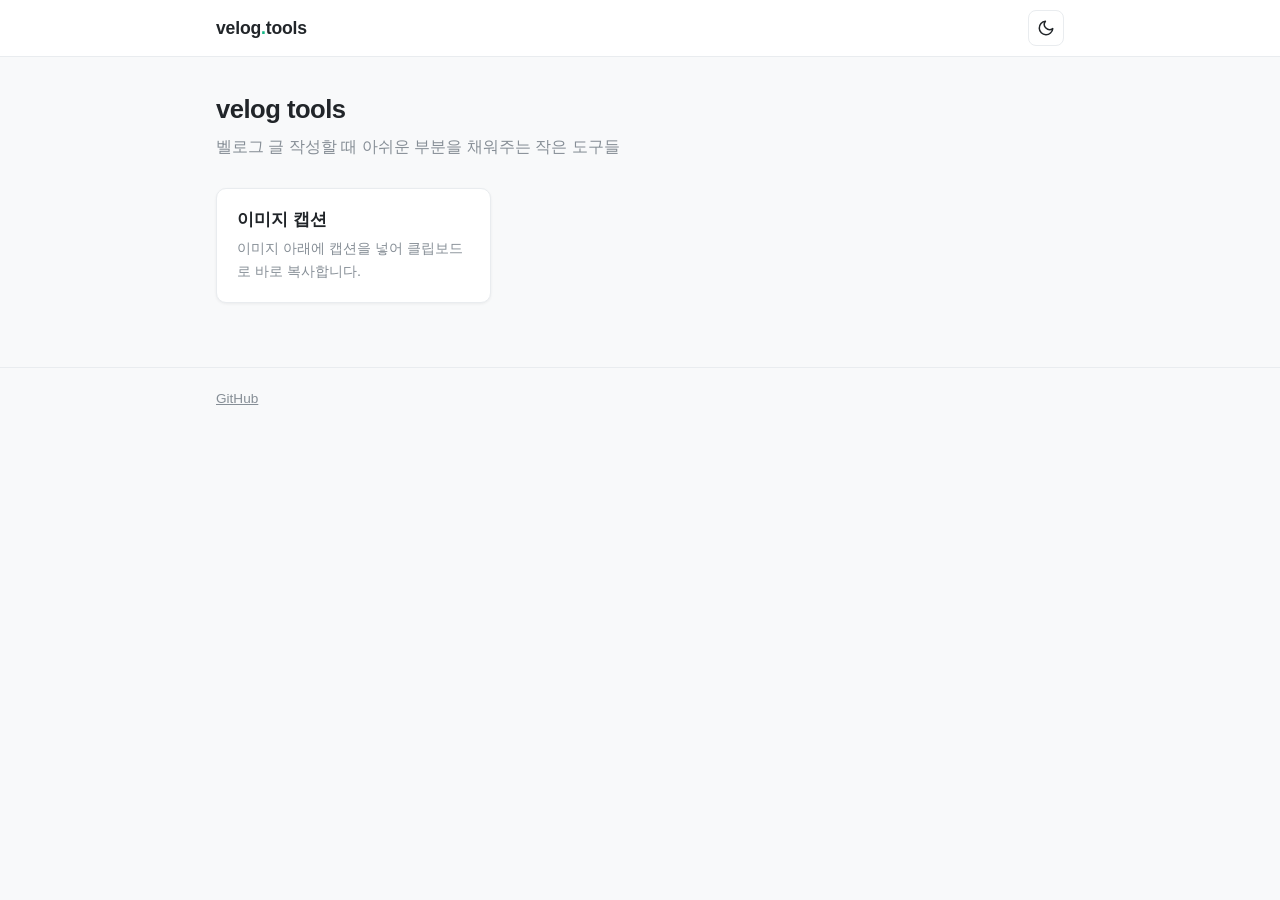
==== index.html @ c8294729 "Add static site with light/dark theme and image caption tool Co-Authored-By: Claude Opus 5.5 <norepl" ====
<!doctype html>
<html lang="ko">
<head>
  <meta charset="utf-8">
  <meta name="viewport" content="width=device-width, initial-scale=1">
  <title>velog tools</title>
  <meta name="description" content="벨로그 글 작성을 도와주는 작은 도구 모음">
  <script src="assets/theme.js"></script>
  <link rel="stylesheet" href="assets/style.css">
</head>
<body>
  <header class="site-header">
    <div class="container">
      <a class="logo" href="./">velog<span>.</span>tools</a>
      <button class="icon-btn theme-toggle" type="button" aria-label="테마 전환" title="테마 전환">
        <svg class="moon" viewBox="0 0 24 24" fill="none" stroke="currentColor" stroke-width="2" stroke-linecap="round" stroke-linejoin="round"><path d="M21 12.79A9 9 0 1 1 11.21 3 7 7 0 0 0 21 12.79z"/></svg>
        <svg class="sun" viewBox="0 0 24 24" fill="none" stroke="currentColor" stroke-width="2" stroke-linecap="round" stroke-linejoin="round"><circle cx="12" cy="12" r="4"/><path d="M12 2v2M12 20v2M4.93 4.93l1.41 1.41M17.66 17.66l1.41 1.41M2 12h2M20 12h2M4.93 19.07l1.41-1.41M17.66 6.34l1.41-1.41"/></svg>
      </button>
    </div>
  </header>

  <main>
    <div class="container">
      <h1>velog tools</h1>
      <p class="subtitle">벨로그 글 작성할 때 아쉬운 부분을 채워주는 작은 도구들</p>

      <div class="tool-list">
        <a class="tool-card" href="tools/caption/">
          <h2>이미지 캡션</h2>
          <p>이미지 아래에 캡션을 넣어 클립보드로 바로 복사합니다.</p>
        </a>
      </div>
    </div>
  </main>

  <footer class="site-footer">
    <div class="container">
      <a href="https://github.com/seolmango/velog_tools">GitHub</a>
    </div>
  </footer>
</body>
</html>
---- assets/style.css ----
:root {
  --bg: #f8f9fa;
  --surface: #ffffff;
  --surface-2: #f1f3f5;
  --border: #e9ecef;
  --text: #212529;
  --text-muted: #868e96;
  --accent: #12b886;
  --accent-hover: #20c997;
  --accent-text: #ffffff;
  --radius: 10px;
  --shadow: 0 1px 3px rgba(0, 0, 0, 0.06);
  color-scheme: light;
}

:root[data-theme="dark"] {
  --bg: #121212;
  --surface: #1e1e1e;
  --surface-2: #2a2a2a;
  --border: #2f2f2f;
  --text: #ececec;
  --text-muted: #acacac;
  --accent: #96f2d7;
  --accent-hover: #63e6be;
  --accent-text: #121212;
  --shadow: none;
  color-scheme: dark;
}

* { box-sizing: border-box; }

html, body { margin: 0; }

body {
  background: var(--bg);
  color: var(--text);
  font-family: -apple-system, BlinkMacSystemFont, "Apple SD Gothic Neo", "Pretendard",
    "Noto Sans KR", "Malgun Gothic", "Segoe UI", sans-serif;
  line-height: 1.6;
  -webkit-font-smoothing: antialiased;
}

a { color: inherit; }

.container {
  max-width: 880px;
  margin: 0 auto;
  padding: 0 16px;
}

/* Header */
.site-header {
  border-bottom: 1px solid var(--border);
  background: var(--surface);
}
.site-header .container {
  display: flex;
  align-items: center;
  justify-content: space-between;
  height: 56px;
}
.logo {
  font-weight: 700;
  font-size: 1.1rem;
  text-decoration: none;
  letter-spacing: -0.01em;
}
.logo span { color: var(--accent); }

.icon-btn {
  display: inline-flex;
  align-items: center;
  justify-content: center;
  width: 36px;
  height: 36px;
  border: 1px solid var(--border);
  border-radius: 8px;
  background: transparent;
  color: var(--text);
  cursor: pointer;
}
.icon-btn:hover { background: var(--surface-2); }
.icon-btn svg { width: 18px; height: 18px; }
.theme-toggle .sun { display: none; }
:root[data-theme="dark"] .theme-toggle .sun { display: block; }
:root[data-theme="dark"] .theme-toggle .moon { display: none; }

main { padding: 32px 0 64px; }

h1 { font-size: 1.6rem; margin: 0 0 4px; letter-spacing: -0.02em; }
.subtitle { color: var(--text-muted); margin: 0 0 28px; }

/* Tool list */
.tool-list {
  display: grid;
  grid-template-columns: repeat(auto-fill, minmax(240px, 1fr));
  gap: 12px;
}
.tool-card {
  display: block;
  padding: 18px 20px;
  background: var(--surface);
  border: 1px solid var(--border);
  border-radius: var(--radius);
  box-shadow: var(--shadow);
  text-decoration: none;
  transition: border-color 0.15s;
}
.tool-card:hover { border-color: var(--accent); }
.tool-card h2 { font-size: 1.05rem; margin: 0 0 4px; }
.tool-card p { margin: 0; color: var(--text-muted); font-size: 0.9rem; }

/* Panels & form */
.panel {
  background: var(--surface);
  border: 1px solid var(--border);
  border-radius: var(--radius);
  box-shadow: var(--shadow);
  padding: 20px;
}

.field-label {
  display: block;
  font-size: 0.85rem;
  font-weight: 600;
  margin-bottom: 6px;
}

textarea, input[type="text"] {
  width: 100%;
  padding: 10px 12px;
  border: 1px solid var(--border);
  border-radius: 8px;
  background: var(--bg);
  color: var(--text);
  font: inherit;
  resize: vertical;
}
textarea:focus, input[type="text"]:focus {
  outline: none;
  border-color: var(--accent);
}

.btn {
  display: inline-flex;
  align-items: center;
  gap: 6px;
  padding: 9px 16px;
  border: 1px solid var(--border);
  border-radius: 8px;
  background: var(--surface);
  color: var(--text);
  font: inherit;
  font-size: 0.92rem;
  font-weight: 600;
  cursor: pointer;
}
.btn:hover { background: var(--surface-2); }
.btn:disabled { opacity: 0.45; cursor: not-allowed; }
.btn.primary {
  background: var(--accent);
  border-color: var(--accent);
  color: var(--accent-text);
}
.btn.primary:hover:not(:disabled) { background: var(--accent-hover); border-color: var(--accent-hover); }

.segmented {
  display: inline-flex;
  border: 1px solid var(--border);
  border-radius: 8px;
  overflow: hidden;
}
.segmented button {
  border: 0;
  background: transparent;
  color: var(--text-muted);
  padding: 6px 12px;
  font: inherit;
  font-size: 0.85rem;
  cursor: pointer;
}
.segmented button + button { border-left: 1px solid var(--border); }
.segmented button[aria-pressed="true"] {
  background: var(--surface-2);
  color: var(--text);
  font-weight: 600;
}

input[type="range"] { accent-color: var(--accent); width: 100%; }

kbd {
  font-family: inherit;
  font-size: 0.8em;
  padding: 1px 6px;
  border: 1px solid var(--border);
  border-bottom-width: 2px;
  border-radius: 4px;
  background: var(--surface-2);
}

/* Toast */
.toast {
  position: fixed;
  left: 50%;
  bottom: 28px;
  transform: translate(-50%, 20px);
  padding: 10px 18px;
  border-radius: 8px;
  background: var(--text);
  color: var(--bg);
  font-size: 0.9rem;
  opacity: 0;
  pointer-events: none;
  transition: opacity 0.2s, transform 0.2s;
  z-index: 10;
}
.toast.show { opacity: 1; transform: translate(-50%, 0); }

.site-footer {
  border-top: 1px solid var(--border);
  padding: 20px 0;
  color: var(--text-muted);
  font-size: 0.85rem;
}
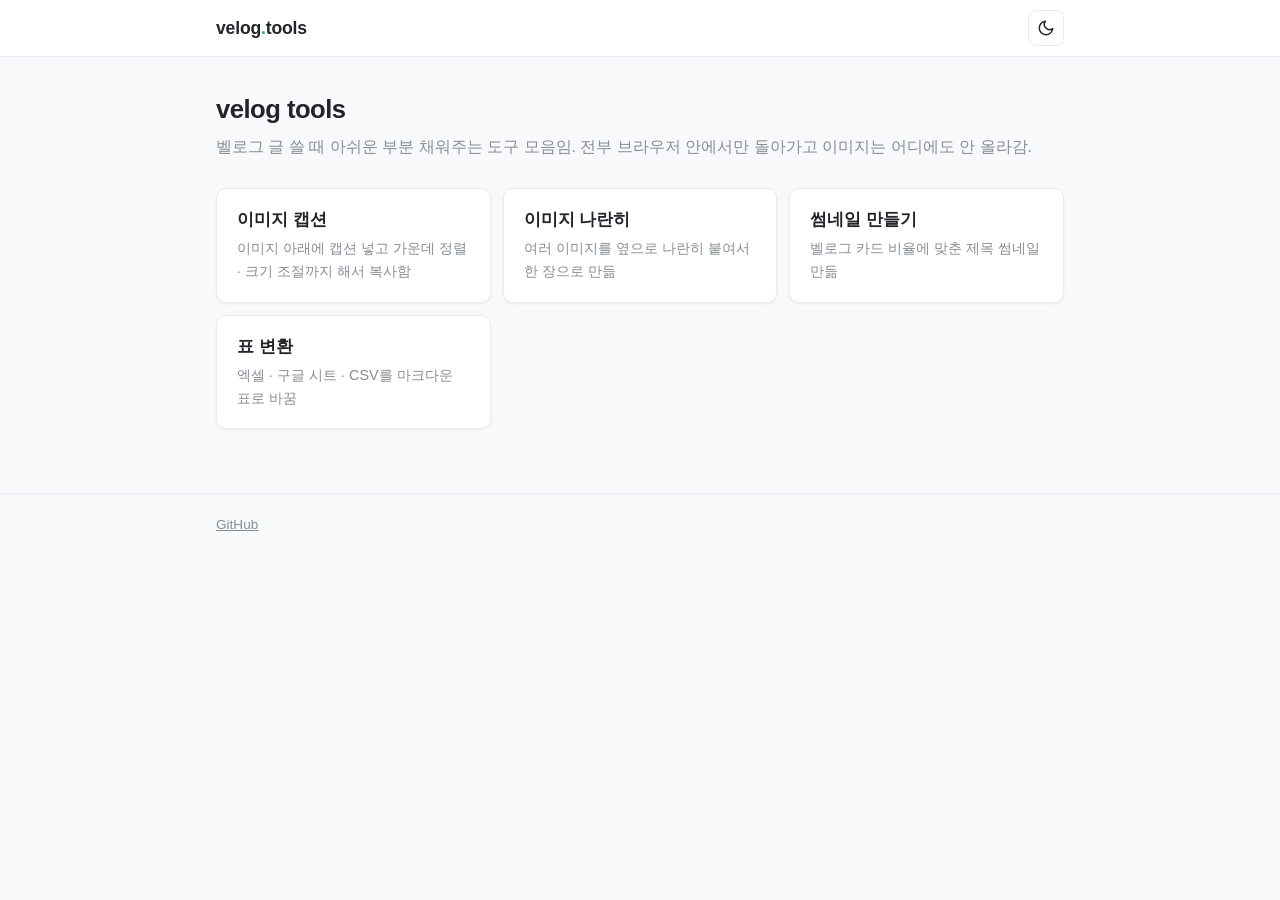
==== commit 222a33a4: "Make image output theme-independent and add merge, thumbnail, table tools - Caption: transparent PNG" ====
--- a/index.html
+++ b/index.html
@@ -4,7 +4,7 @@
   <meta charset="utf-8">
   <meta name="viewport" content="width=device-width, initial-scale=1">
   <title>velog tools</title>
-  <meta name="description" content="벨로그 글 작성을 도와주는 작은 도구 모음">
+  <meta name="description" content="벨로그 글 쓸 때 아쉬운 부분 채워주는 도구 모음">
   <script src="assets/theme.js"></script>
   <link rel="stylesheet" href="assets/style.css">
 </head>
@@ -22,12 +22,24 @@
   <main>
     <div class="container">
       <h1>velog tools</h1>
-      <p class="subtitle">벨로그 글 작성할 때 아쉬운 부분을 채워주는 작은 도구들</p>
+      <p class="subtitle">벨로그 글 쓸 때 아쉬운 부분 채워주는 도구 모음임. 전부 브라우저 안에서만 돌아가고 이미지는 어디에도 안 올라감.</p>
 
       <div class="tool-list">
         <a class="tool-card" href="tools/caption/">
           <h2>이미지 캡션</h2>
-          <p>이미지 아래에 캡션을 넣어 클립보드로 바로 복사합니다.</p>
+          <p>이미지 아래에 캡션 넣고 가운데 정렬 · 크기 조절까지 해서 복사함</p>
+        </a>
+        <a class="tool-card" href="tools/merge/">
+          <h2>이미지 나란히</h2>
+          <p>여러 이미지를 옆으로 나란히 붙여서 한 장으로 만듦</p>
+        </a>
+        <a class="tool-card" href="tools/thumbnail/">
+          <h2>썸네일 만들기</h2>
+          <p>벨로그 카드 비율에 맞춘 제목 썸네일 만듦</p>
+        </a>
+        <a class="tool-card" href="tools/table/">
+          <h2>표 변환</h2>
+          <p>엑셀 · 구글 시트 · CSV를 마크다운 표로 바꿈</p>
         </a>
       </div>
     </div>
--- a/assets/style.css
+++ b/assets/style.css
@@ -28,6 +28,7 @@
 }
 
 * { box-sizing: border-box; }
+[hidden] { display: none !important; }
 
 html, body { margin: 0; }
 
@@ -222,3 +223,96 @@
   color: var(--text-muted);
   font-size: 0.85rem;
 }
+
+/* ---------- 도구 공통 ---------- */
+
+.stack { display: flex; flex-direction: column; gap: 16px; }
+.stack[hidden], .dropzone[hidden] { display: none; }
+
+.dropzone {
+  display: flex;
+  flex-direction: column;
+  align-items: center;
+  justify-content: center;
+  gap: 6px;
+  min-height: 240px;
+  padding: 24px;
+  border: 2px dashed var(--border);
+  border-radius: var(--radius);
+  background: var(--surface);
+  color: var(--text-muted);
+  text-align: center;
+  cursor: pointer;
+  transition: border-color 0.15s;
+}
+.dropzone:hover,
+.dropzone:focus-visible,
+body.dragging .dropzone {
+  border-color: var(--accent);
+  outline: none;
+}
+.dropzone svg { width: 40px; height: 40px; margin-bottom: 8px; }
+.dropzone strong { color: var(--text); font-weight: 600; }
+.dropzone span { font-size: 0.88rem; }
+.dropzone.compact { min-height: 0; flex-direction: row; padding: 14px; gap: 8px; }
+.dropzone.compact svg { width: 20px; height: 20px; margin: 0; }
+
+.options {
+  display: flex;
+  flex-wrap: wrap;
+  gap: 16px 24px;
+}
+.panel > .options:not(:first-child) { margin-top: 16px; }
+.option-grow { flex: 1; min-width: 160px; }
+.muted { color: var(--text-muted); font-weight: 400; }
+
+/* 벨로그 본문 미리보기 (본문 폭 768px 그대로) */
+.velog-preview {
+  border: 1px solid var(--border);
+  border-radius: var(--radius);
+  overflow: hidden;
+  background: #ffffff;
+}
+.velog-preview.dark { background: #121212; }
+.velog-preview-bar {
+  display: flex;
+  align-items: center;
+  justify-content: space-between;
+  gap: 8px;
+  padding: 8px 12px;
+  border-bottom: 1px solid #f1f3f5;
+  font-size: 0.78rem;
+  font-weight: 600;
+  color: #868e96;
+}
+.velog-preview.dark .velog-preview-bar { border-bottom-color: #2a2a2a; color: #acacac; }
+.velog-preview .segmented { border-color: #dee2e6; }
+.velog-preview .segmented button { color: #868e96; }
+.velog-preview .segmented button + button { border-left-color: #dee2e6; }
+.velog-preview .segmented button[aria-pressed="true"] { background: #f1f3f5; color: #212529; }
+.velog-preview.dark .segmented,
+.velog-preview.dark .segmented button + button { border-color: #4d4d4d; }
+.velog-preview.dark .segmented button { color: #acacac; }
+.velog-preview.dark .segmented button[aria-pressed="true"] { background: #2e2e2e; color: #ececec; }
+.velog-preview .page { max-width: 768px; margin: 0 auto; padding: 24px 16px; line-height: 0; }
+.velog-preview canvas { display: block; max-width: 100%; height: auto; }
+.meta { margin: 0; font-size: 0.8rem; color: var(--text-muted); text-align: center; }
+
+.actions {
+  display: flex;
+  flex-wrap: wrap;
+  align-items: center;
+  gap: 8px;
+}
+.hint { margin-left: auto; font-size: 0.82rem; color: var(--text-muted); }
+@media (max-width: 560px) { .hint { display: none; } }
+
+input[type="color"] {
+  width: 36px;
+  height: 32px;
+  padding: 2px;
+  border: 1px solid var(--border);
+  border-radius: 8px;
+  background: var(--surface);
+  cursor: pointer;
+}
